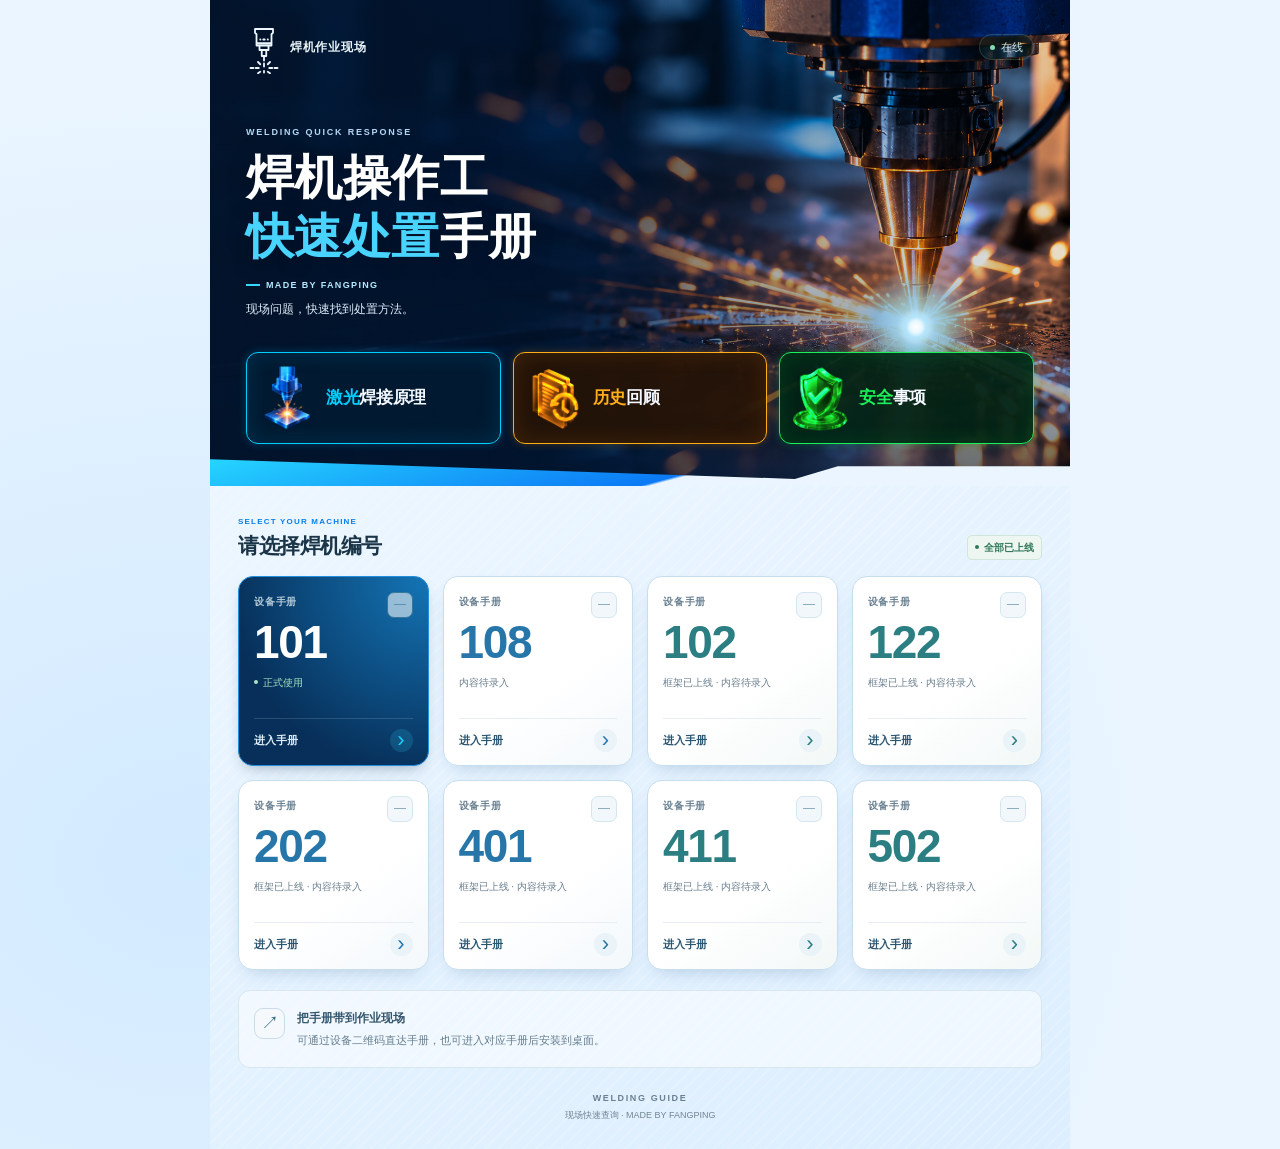
==== index.html @ d21d135f "feat: refine welcome splash with natural welding sparks" ====
<!doctype html>
<html lang="zh-CN">
<head>
  <meta charset="utf-8">
  <meta name="viewport" content="width=device-width, initial-scale=1, viewport-fit=cover">
  <meta name="theme-color" content="#102e46">
  <meta name="description" content="八台焊机操作工快速处置手册统一入口">
  <link rel="manifest" href="./manifest.json">
  <link rel="icon" href="./assets/icons/icon.svg" type="image/svg+xml">
  <link rel="stylesheet" href="./css/style.css?v=14-blue-light">
  <link rel="stylesheet" href="./css/topic-cards.css?v=28-clean">
  <link rel="stylesheet" href="./css/mobile-header.css?v=1">
  <title>焊机操作工快速处置手册</title>
  <link rel="stylesheet" href="./css/updates.css?v=23">
  <!-- Splash-only additions; the existing homepage below is unchanged. -->
  <style>
    .welcome-splash{position:fixed;inset:0;z-index:2147483000;height:100vh;height:100dvh;background:#02060e;color:#edf5ff;animation:splash-emergency-exit .01s 4.8s forwards}
    @keyframes splash-emergency-exit{to{opacity:0;visibility:hidden;pointer-events:none}}
  </style>
  <link rel="stylesheet" href="./css/splash.css?v=10">
  <script src="./js/splash.js?v=2" defer></script>
  <script src="./js/splash-sparks.js?v=1" defer></script>
  <noscript><style>.welcome-splash{display:none}</style></noscript>
</head>
<body>
  <div class="welcome-splash" id="welcome-splash" aria-hidden="true">
    <canvas class="welcome-splash__particles" id="welcome-sparks"></canvas>
    <div class="welcome-splash__message">
      <p class="welcome-splash__team" aria-label="冷轧焊接管理组"><span style="--heat-delay:.30s">冷</span><span style="--heat-delay:.44s">轧</span><span style="--heat-delay:.58s">焊</span><span style="--heat-delay:.72s">接</span><span style="--heat-delay:.86s">管</span><span style="--heat-delay:1s">理</span><span style="--heat-delay:1.14s">组</span></p>
      <p class="welcome-splash__title" aria-label="欢迎您"><span style="--heat-delay:.43s">欢</span><span style="--heat-delay:.72s">迎</span><span style="--heat-delay:1.01s">您</span></p>
      <div class="welcome-splash__seam">
        <span class="welcome-splash__bead"></span>

        <span class="welcome-splash__travel"><i class="welcome-splash__head"></i></span>
      </div>
      <p class="welcome-splash__sub">精密焊接</p>
    </div>
    <div class="welcome-splash__countdown">
      <div class="welcome-splash__dial">
        <svg viewBox="0 0 64 64" focusable="false"><circle class="welcome-splash__track" cx="32" cy="32" r="29"/><circle class="welcome-splash__progress" cx="32" cy="32" r="29" pathLength="100"/></svg>
        <span id="welcome-splash-number">3</span>
      </div>
      <p>即将进入手册…</p>
    </div>
  </div>
  <a class="skip-link" href="#device-grid">跳到设备列表</a>
  <div class="app-shell">
    <header class="hero">
      <div class="hero__status">
        <span class="site-brand"><span class="brand-mark" aria-hidden="true"><img src="./assets/icons/welding-head.svg" alt=""></span> 焊机作业现场</span>
        <span id="network-status" role="status">在线</span>
      </div>
      <img class="hero__illustration" src="./assets/welding-hero.png" alt="" aria-hidden="true" fetchpriority="high">
      <div class="welding-fx" aria-hidden="true" hidden>
        <i class="welding-fx__halo"></i><i class="welding-fx__glow"></i><i class="welding-fx__core"></i>
        <b class="welding-fx__spark" style="--dx: 52px; --dy: -18px; --angle: -19deg; --delay: -.4s"></b>
        <b class="welding-fx__spark" style="--dx: 42px; --dy: 28px; --angle: 34deg; --delay: -1.5s"></b>
        <b class="welding-fx__spark" style="--dx: -58px; --dy: -12px; --angle: 12deg; --delay: -.9s"></b>
        <b class="welding-fx__spark" style="--dx: -40px; --dy: 30px; --angle: -37deg; --delay: -2.1s"></b>
        <b class="welding-fx__spark" style="--dx: 20px; --dy: 44px; --angle: 66deg; --delay: -2.8s"></b>
        <b class="welding-fx__spark" style="--dx: -26px; --dy: -32px; --angle: 51deg; --delay: -3.2s"></b>
      </div>
      <p class="eyebrow">WELDING QUICK RESPONSE</p>
      <h1><span>焊机操作工</span><span class="title-response">快速处置</span><span class="title-manual">手册</span></h1>
      <p class="maker">MADE BY FANGPING</p>
      <p class="hero__copy">现场问题，快速找到处置方法。</p>
      <button id="install-button" class="install-button" type="button" hidden>安装到桌面</button>
      <div class="hero__features" aria-label="专题栏目">
        <a class="hero-feature" href="./pages/laser-principles.html" aria-label="激光焊接原理">
          <img class="topic-art" src="./assets/images/topics/principle-3d.png" alt="" aria-hidden="true">
          <div class="feature-copy"><strong><em>激光</em>焊接原理</strong></div>
        </a>
        <a class="hero-feature" href="./pages/history.html" aria-label="历史回顾">
          <img class="topic-art" src="./assets/images/topics/history-3d.png" alt="" aria-hidden="true">
          <div class="feature-copy"><strong><em>历史</em>回顾</strong></div>
        </a>
        <a class="hero-feature" href="./pages/safety.html" aria-label="安全事项">
          <img class="topic-art" src="./assets/images/topics/safety-3d.png" alt="" aria-hidden="true">
          <div class="feature-copy"><strong><em>安全</em>事项</strong></div>
        </a>
      </div>
    </header>

    <main>
      <section class="device-panel" aria-labelledby="device-title">
        <div class="section-heading">
          <div>
            <p class="section-kicker">SELECT YOUR MACHINE</p>
            <h2 id="device-title">请选择焊机编号</h2>
          </div>
          <span class="availability"><i aria-hidden="true"></i> 全部已上线</span>
        </div>

        <div id="device-grid" class="device-grid">
          <a class="device-card device-card--ready" href="https://boxsteerr-pixel.github.io/welding-guide/" aria-label="进入101焊机正式手册">
            <span class="device-card__number">101</span>
            <span class="device-card__state">正式使用</span>
            <span class="device-card__action">进入手册 <span aria-hidden="true">›</span></span>
          </a>
          <a class="device-card device-card--ready" href="https://boxsteerr-pixel.github.io/welding-guide-108/" aria-label="进入108焊机手册">
            <span class="device-card__number">108</span>
            <span class="device-card__state">内容待录入</span>
            <span class="device-card__action">进入手册 <span aria-hidden="true">›</span></span>
          </a>
          <a class="device-card device-card--ready" href="https://boxsteerr-pixel.github.io/welding-guide-102/" aria-label="进入102焊机手册框架">
            <span class="device-card__number">102</span>
            <span class="device-card__state">框架已上线 · 内容待录入</span>
            <span class="device-card__action">进入手册 <span aria-hidden="true">›</span></span>
          </a>
          <a class="device-card device-card--ready" href="https://boxsteerr-pixel.github.io/welding-guide-122/" aria-label="进入122焊机手册框架">
            <span class="device-card__number">122</span>
            <span class="device-card__state">框架已上线 · 内容待录入</span>
            <span class="device-card__action">进入手册 <span aria-hidden="true">›</span></span>
          </a>
          <a class="device-card device-card--ready" href="https://boxsteerr-pixel.github.io/welding-guide-202/" aria-label="进入202焊机手册框架">
            <span class="device-card__number">202</span>
            <span class="device-card__state">框架已上线 · 内容待录入</span>
            <span class="device-card__action">进入手册 <span aria-hidden="true">›</span></span>
          </a>
          <a class="device-card device-card--ready" href="https://boxsteerr-pixel.github.io/welding-guide-401/" aria-label="进入401焊机手册框架">
            <span class="device-card__number">401</span>
            <span class="device-card__state">框架已上线 · 内容待录入</span>
            <span class="device-card__action">进入手册 <span aria-hidden="true">›</span></span>
          </a>
          <a class="device-card device-card--ready" href="https://boxsteerr-pixel.github.io/welding-guide-411/" aria-label="进入411焊机手册框架">
            <span class="device-card__number">411</span>
            <span class="device-card__state">框架已上线 · 内容待录入</span>
            <span class="device-card__action">进入手册 <span aria-hidden="true">›</span></span>
          </a>
          <a class="device-card device-card--ready" href="https://boxsteerr-pixel.github.io/welding-guide-502/" aria-label="进入502焊机手册框架">
            <span class="device-card__number">502</span>
            <span class="device-card__state">框架已上线 · 内容待录入</span>
            <span class="device-card__action">进入手册 <span aria-hidden="true">›</span></span>
          </a>
        </div>
      </section>

      <aside class="site-note" aria-label="使用说明">
        <span class="site-note__icon" aria-hidden="true">↗</span>
        <p><strong>把手册带到作业现场</strong><br>可通过设备二维码直达手册，也可进入对应手册后安装到桌面。</p>
      </aside>
    </main>

    <footer><span>WELDING GUIDE</span><span>现场快速查询 · MADE BY FANGPING</span></footer>
  </div>
  <script src="./js/app.js?v=21-aligned" defer></script>
  <script src="./js/update-state.js?v=29" defer></script>
  <script src="./js/updates.js?v=29" defer></script>
</body>
</html>
---- css/style.css ----
:root {
  color-scheme: light;
  --navy: #102e46;
  --ink: #1a3548;
  --muted: #627989;
  --line: #dde6ec;
  --background: #f3f6f8;
  --blue: #19669e;
  --orange: #ffb45a;
}
* { box-sizing: border-box; }
html { min-width: 320px; background: var(--background); }
body {
  margin: 0;
  color: var(--ink);
  background: var(--background);
  font-family: -apple-system, BlinkMacSystemFont, "Segoe UI", "Microsoft YaHei", sans-serif;
  line-height: 1.5;
  -webkit-font-smoothing: antialiased;
}
a, button { -webkit-tap-highlight-color: transparent; }
button { font: inherit; cursor: pointer; }
[hidden] { display: none !important; }
.skip-link { position: fixed; left: 12px; top: -60px; z-index: 20; padding: 10px 14px; color: #fff; background: var(--navy); border-radius: 8px; }
.skip-link:focus { top: 12px; }
.app-shell { width: min(860px, 100%); min-height: 100vh; margin: 0 auto; padding: 0 18px 18px; }
.hero {
  position: relative;
  isolation: isolate;
  overflow: hidden;
  margin: 0 -18px;
  padding: calc(20px + env(safe-area-inset-top)) 24px 0;
  color: #fff;
  background: radial-gradient(ellipse at 100% 50%, #215571 0%, transparent 58%), linear-gradient(125deg, #102738, #123d58);
}
.hero::before {
  content: "";
  position: absolute;
  z-index: -1;
  width: 220px;
  height: 220px;
  right: -80px;
  top: 0;
  border: 1px solid rgba(135,193,218,.16);
  border-radius: 50%;
  box-shadow: 0 0 0 40px rgba(135,193,218,.025), 0 0 0 80px rgba(135,193,218,.025);
}
.hero__status { position: relative; z-index: 2; display: flex; justify-content: space-between; align-items: center; gap: 12px; font-size: 12px; }
.site-brand { display: flex; align-items: center; gap: 8px; font-weight: 700; letter-spacing: .06em; color: #e9f3f8; }
.brand-mark { width: 27px; height: 27px; display: grid; place-items: center; border: 1px solid rgba(255,180,90,.5); border-radius: 7px; background: rgba(255,180,90,.08); color: var(--orange); font-size: 24px; font-weight: 800; line-height: 1; }
#network-status { padding: 4px 10px; color: #d0e7dc; border: 1px solid rgba(155,217,184,.18); border-radius: 99px; background: rgba(112,207,159,.07); font-size: 11px; }
#network-status::before { content: ""; display: inline-block; width: 5px; height: 5px; margin-right: 6px; vertical-align: 1px; border-radius: 50%; background: #83ddae; }
#network-status.offline { color: #ffe1b1; border-color: rgba(255,180,90,.3); }
#network-status.offline::before { background: var(--orange); }
.hero__illustration { position: absolute; z-index: -1; right: -48px; top: 48px; width: 265px; height: auto; opacity: .48; pointer-events: none; }
.eyebrow { margin: 28px 0 8px; color: #98bdcf; font-size: 9px; font-weight: 700; letter-spacing: .2em; }
h1 { position: relative; margin: 0; font-size: clamp(29px, 8.1vw, 42px); font-weight: 800; letter-spacing: .01em; line-height: 1.23; }
h1 > span:first-child { display: block; }
.title-dot { color: var(--orange); margin-left: 3px; }
.maker { position: relative; display: inline-flex; align-items: center; gap: 6px; margin: 13px 0 0; color: #ffca87; font-size: 9px; font-weight: 700; letter-spacing: .15em; }
.maker::before { content: ""; width: 14px; height: 2px; background: var(--orange); }
.hero__copy { position: relative; margin: 7px 0 0; color: #b7cdd9; font-size: 12px; }
.install-button { position: relative; min-height: 44px; margin-top: 14px; padding: 0 16px; border: 1px solid rgba(255,180,90,.6); border-radius: 8px; color: #ffdaa5; background: rgba(255,180,90,.08); font-size: 12px; font-weight: 700; }
.hero__features { position: relative; display: grid; grid-template-columns: 1fr 1fr 1fr; gap: 8px; margin-top: 24px; padding: 15px 0 16px; border-top: 1px solid rgba(190,222,237,.14); }
.hero__features span { display: flex; align-items: center; gap: 6px; color: #b8cdd9; font-size: 10px; white-space: nowrap; }
.hero__features span + span { justify-content: center; border-left: 1px solid rgba(190,222,237,.14); }
.hero__features b { color: var(--orange); font-size: 13px; font-weight: 700; }
.device-panel { padding: 27px 0 0; }
.section-heading { display: flex; gap: 8px; align-items: flex-end; justify-content: space-between; margin-bottom: 16px; }
.section-kicker { margin: 0 0 4px; color: #728998; font-size: 8px; font-weight: 800; letter-spacing: .15em; }
h2 { margin: 0; font-size: 21px; line-height: 1.3; letter-spacing: -.02em; }
.availability { flex: 0 0 auto; display: inline-flex; align-items: center; gap: 5px; padding: 4px 7px; color: #317859; border: 1px solid #d0e6da; border-radius: 5px; background: #edf6f1; font-size: 10px; font-weight: 600; }
.availability i { width: 4px; height: 4px; border-radius: 50%; background: currentColor; }
.device-grid { display: grid; grid-template-columns: repeat(2, minmax(0, 1fr)); gap: 12px; }
.device-card {
  --accent: #2676aa;
  position: relative;
  min-height: 181px;
  display: flex;
  flex-direction: column;
  overflow: hidden;
  padding: 17px 15px 13px;
  border: 1px solid #dbe5ed;
  border-radius: 15px;
  background: linear-gradient(145deg, #fff 56%, #f3f8fb);
  color: var(--ink);
  text-decoration: none;
  box-shadow: 0 3px 6px rgba(17,46,66,.025), 0 9px 22px -15px rgba(17,46,66,.19);
  transition: transform .18s ease, box-shadow .18s ease, border-color .18s ease;
}
.device-card::before { content: "设备手册"; position: relative; z-index: 1; margin-bottom: 10px; color: #687f90; font-size: 10px; font-weight: 600; letter-spacing: .08em; }
.device-card::after {
  content: "";
  position: absolute;
  right: 15px;
  top: 15px;
  width: 24px;
  height: 24px;
  border: 1px solid #d4e6ef;
  border-radius: 7px;
  background: linear-gradient(90deg, transparent 30%, #8caebe 30% 35%, transparent 35% 65%, #8caebe 65% 70%, transparent 70%) center/12px 8px no-repeat, linear-gradient(#8caebe, #8caebe) center/12px 1px no-repeat, #f1f7fa;
}
.device-card:nth-child(4n+3), .device-card:nth-child(4n+4) { --accent: #2b7e81; background: linear-gradient(145deg, #fff 56%, #f2f8f7); }
.device-card__number { position: relative; z-index: 1; color: var(--accent); font-size: clamp(37px, 11vw, 48px); font-weight: 800; line-height: 1; letter-spacing: -.03em; font-variant-numeric: tabular-nums; }
.device-card__state { position: relative; z-index: 1; min-height: 34px; display: flex; align-items: flex-start; margin-top: 10px; color: #6a7e8d; font-size: 10px; line-height: 1.5; font-weight: 500; }
.device-card__action { position: relative; z-index: 1; display: flex; align-items: center; justify-content: space-between; gap: 8px; margin-top: auto; padding-top: 10px; border-top: 1px solid #e7edf2; color: #2b5672; font-size: 11px; font-weight: 700; }
.device-card__action span { width: 23px; height: 23px; display: grid; place-items: center; color: var(--accent); background: #eaf3f8; border-radius: 50%; font-size: 22px; font-weight: 400; line-height: 1; }
.device-card:first-child {
  border-color: #1c4b68;
  background: radial-gradient(circle at 100% 0, #285b77, transparent 65%), #14364e;
  box-shadow: 0 7px 16px -7px rgba(17,46,66,.4);
}
.device-card:first-child::before { color: #b4cbd8; }
.device-card:first-child::after { border-color: #528095; opacity: .6; }
.device-card:first-child .device-card__number { color: #fff; }
.device-card:first-child .device-card__state { color: #a9e7c4; }
.device-card:first-child .device-card__state::before { content: ""; flex: 0 0 4px; width: 4px; height: 4px; margin: 5px 5px 0 0; border-radius: 50%; background: #a9e7c4; }
.device-card:first-child .device-card__action { border-color: rgba(179,211,229,.18); color: #dcecf6; }
.device-card:first-child .device-card__action span { color: #ffca87; background: rgba(255,180,90,.12); }
.device-card:focus-visible, button:focus-visible { outline: 3px solid #ec9638; outline-offset: 3px; }
.device-card:active { transform: scale(.98); }
.site-note { display: flex; gap: 12px; margin: 20px 0 0; padding: 17px 15px; border: 1px solid #d9e6ed; border-radius: 12px; background: #eaf1f5; }
.site-note__icon { width: 31px; height: 31px; flex: 0 0 31px; display: grid; place-items: center; color: #39718d; border: 1px solid #c8dce7; border-radius: 9px; background: #f5f9fb; font-size: 18px; }
.site-note p { margin: 0; color: #657d8e; font-size: 11px; line-height: 1.7; }
.site-note strong { display: inline-block; margin-bottom: 3px; color: #34566d; font-size: 12px; }
footer { display: flex; flex-direction: column; gap: 4px; align-items: center; padding: 24px 0 calc(8px + env(safe-area-inset-bottom)); color: #728594; font-size: 9px; }
footer span:first-child { color: #6b8090; font-size: 9px; font-weight: 800; letter-spacing: .18em; }
@media (hover: hover) {
  .device-card:hover { transform: translateY(-3px); border-color: #aac9da; box-shadow: 0 12px 22px -12px rgba(17,46,66,.3); }
}
@media (max-width: 359px) {
  .app-shell { padding-left: 14px; padding-right: 14px; }
  .hero { margin-left: -14px; margin-right: -14px; padding-left: 20px; padding-right: 20px; }
  .device-grid { gap: 10px; }
  .device-card { padding-left: 12px; padding-right: 12px; }
  .device-card::after { right: 12px; }
  .availability { font-size: 9px; }
}
@media (min-width: 620px) {
  .app-shell { padding-left: 28px; padding-right: 28px; }
  .hero { margin-left: -28px; margin-right: -28px; padding: 26px 36px 0; border-radius: 0 0 24px 24px; }
  .hero__illustration { top: 38px; right: -10px; width: 365px; opacity: .6; }
  .eyebrow { margin-top: 35px; }
  h1 { font-size: 42px; }
  .hero__features { margin-top: 28px; padding: 18px 0; width: 100%; }
  .hero__features span { font-size: 12px; }
  .hero__features b { font-size: 16px; }
  .device-panel { padding-top: 30px; }
  .device-grid { grid-template-columns: repeat(4, minmax(0, 1fr)); gap: 14px; }
  .device-card { min-height: 190px; }
  .device-card__number { font-size: 46px; }
  .device-card__state { min-height: 39px; }
}
@media (prefers-reduced-motion: reduce) {
  *, *::before, *::after { scroll-behavior: auto !important; transition: none !important; }
}

/* Photographic welding backdrop; all controls remain accessible HTML. */
:root { --background: #eaf5ff; --orange: #35d6ff; }
body {
  background: radial-gradient(ellipse at 15% 75%, #d2eaff, transparent 65%), #eaf5ff;
}
.app-shell {
  background: repeating-linear-gradient(135deg, transparent 0 7px, rgba(255,255,255,.16) 7px 9px), linear-gradient(155deg, #f3faff, #dceeff);
}
.hero { min-height: 420px; padding-bottom: 34px; background: #061c36; border-radius: 0; }
.hero__illustration { z-index: -2; inset: 0; width: 100%; height: 100%; object-fit: cover; object-position: 82% center; opacity: 1; }
.hero::before { inset: 0; width: auto; height: auto; border: 0; border-radius: 0; box-shadow: none; background: linear-gradient(90deg, rgba(2,20,43,.88), rgba(2,20,43,.42) 55%, rgba(2,20,43,.08)), linear-gradient(0deg, rgba(2,20,43,.55), transparent 45%); }
.hero::after { content: ""; position: absolute; left: 0; right: 0; bottom: -1px; height: 28px; background: linear-gradient(165deg, #26d5ff, #0b79f5 55%, #eaf5ff 56%); clip-path: polygon(0 0, 68% 70%, 73% 25%, 100% 25%, 100% 100%, 0 100%); }
.brand-mark { border-color: rgba(53,214,255,.5); background: rgba(0,133,255,.18); }
.eyebrow { margin-top: 54px; color: #b4d6f3; }
h1 { text-shadow: 0 2px 18px rgba(0,12,32,.5); color: #48d4ff; }
h1 > span:first-child { color: white; }
.maker { color: #b6eaff; }
.hero__copy { color: #e0ecfa; }
.hero__features { margin-top: 32px; padding: 0; border: 0; gap: 8px; }
.hero__features span { justify-content: center; min-height: 54px; padding: 8px 4px; border: 1px solid rgba(138,201,255,.28); border-radius: 9px; background: rgba(2,32,70,.65); color: #e5f2ff; }
.hero__features span + span { border-left: 1px solid rgba(138,201,255,.28); }
.section-kicker { color: #087fea; }
.device-card { border-color: #c7deef; box-shadow: 0 8px 20px -10px rgba(13,72,123,.3); }
.device-card:first-child { background: radial-gradient(circle at 100% 0, #1475b6, transparent 75%), #072f59; border-color: #218ee0; }
.device-card:first-child .device-card__action span { color: #20ccff; background: rgba(53,214,255,.16); }
.site-note { background: rgba(255,255,255,.5); }
.welding-fx { position: absolute; z-index: -1; width: 0; height: 0; pointer-events: none; }
.welding-fx__halo, .welding-fx__glow, .welding-fx__core { position: absolute; border-radius: 50%; animation: welding-glow 2.8s ease-in-out infinite; }
.welding-fx__halo { width: 154px; height: 110px; left: -77px; top: -55px; background: radial-gradient(ellipse, rgba(126,211,255,.4), rgba(83,178,255,.18) 42%, transparent 72%); animation-delay: -.4s; }
.welding-fx__glow { width: 116px; height: 116px; left: -58px; top: -58px; background: radial-gradient(circle, rgba(235,249,255,.95), rgba(158,222,255,.58) 24%, rgba(89,184,255,.25) 50%, transparent 72%); }
.welding-fx__core { width: 34px; height: 34px; left: -17px; top: -17px; background: radial-gradient(circle, #fff, #e8f7ff 25%, rgba(173,230,255,.7) 42%, transparent 72%); animation-delay: -.2s; }
.welding-fx__spark { position: absolute; width: 22px; height: 2px; left: -11px; top: -1px; opacity: 0; border-radius: 50%; background: linear-gradient(90deg, transparent, #a5dfff, #effbff); box-shadow: 0 0 5px rgba(136,211,255,.6); animation: welding-spark 2.8s ease-out infinite; animation-delay: var(--delay); }
.effects-paused .welding-fx * { animation-play-state: paused; }
@keyframes welding-glow { 0%, 100% { opacity: .42; transform: scale(.84); } 35% { opacity: .95; transform: scale(1.13); } 65% { opacity: .6; transform: scale(.96); } }
@keyframes welding-spark { 0%, 12% { opacity: 0; transform: translate(0, 0) rotate(var(--angle)) scaleX(.3); } 25% { opacity: .95; } 65%, 100% { opacity: 0; transform: translate(calc(var(--dx) * 1.45), calc(var(--dy) * 1.45)) rotate(var(--angle)) scaleX(.8); } }
@media (prefers-reduced-motion: reduce) {
  .welding-fx * { animation: none !important; }
  .welding-fx__halo, .welding-fx__glow, .welding-fx__core { opacity: .2; }
  .welding-fx__spark { display: none; }
}
.brand-mark { width: 36px; height: 42px; border: 0; border-radius: 0; background: none; }
.brand-mark img { display: block; width: 100%; height: 100%; }
.hero-feature { display: flex; align-items: center; justify-content: center; gap: 6px; min-width: 0; min-height: 74px; padding: 8px 5px; border: 1px solid rgba(138,201,255,.28); border-radius: 10px; background: rgba(2,32,70,.65); }
.feature-icon { flex: 0 0 30px; width: 30px; height: 30px; display: grid; place-items: center; border-radius: 50%; background: radial-gradient(circle at 35% 25%, #095999, #073471 70%); box-shadow: 0 0 14px rgba(0,136,255,.12); }
.feature-icon--target { background: radial-gradient(circle at 35% 25%, #00637b, #043c58 70%); }
.feature-icon img { display: block; width: 24px; height: 24px; }
.feature-copy { display: flex; flex-direction: column; align-items: center; gap: 3px; text-align: center; }
.feature-copy strong { display: flex; align-items: center; max-width: 4em; min-height: 2.6em; line-height: 1.3; color: #eef6ff; font-size: 11px; font-weight: 600; }
.feature-copy small { color: #a9c6e4; font-size: 9px; }
@media (max-width: 359px) {
  .hero-feature { flex-direction: column; gap: 7px; min-height: 97px; }
  .feature-copy { text-align: center; }
}
@media (max-width: 619px) {
  .hero-feature { flex-direction: column; gap: 7px; min-height: 118px; }
  /* Fit the entire landscape photo: cover would crop the spark fan on phones. */
  .hero { min-height: 400px; padding-top: calc(18px + env(safe-area-inset-top)); }
  .hero__illustration { inset: 82px 0 auto; width: 100%; height: auto; aspect-ratio: 3 / 2; object-fit: contain; object-position: center; }
  .hero::before { background: linear-gradient(90deg, rgba(2,20,43,.65), rgba(2,20,43,.28) 48%, transparent 72%), linear-gradient(180deg, #061c36 64px, transparent 108px, transparent 300px, rgba(6,28,54,.65) 365px); }
  .hero__status { padding: 5px 0 12px; border-bottom: 1px solid rgba(188,218,255,.16); }
  .eyebrow { margin-top: 28px; font-size: 8px; letter-spacing: .15em; }
  h1 { max-width: 68%; font-size: clamp(30px, 8.5vw, 40px); line-height: 1.2; }
  .title-response, .title-manual { display: block; }
  .title-manual { color: #fff; }
  .maker { margin-top: 12px; }
  .hero__copy { max-width: 72%; font-size: 11px; text-shadow: 0 1px 8px #00152d; }
  .install-button { margin-top: 12px; border-color: rgba(53,214,255,.55); background: rgba(2,25,52,.78); color: #d9f5ff; }
  .hero__features { margin-top: 28px; }
}
@media (min-width: 620px) {
  .hero { min-height: 450px; padding-bottom: 42px; }
  .hero__illustration { inset: 0; width: 100%; height: 100%; opacity: 1; object-position: center; }
  .eyebrow { margin-top: 58px; }
  h1 { font-size: 48px; }
  .title-manual { color: #fff; }
  .hero__features { max-width: 620px; margin-top: 34px; padding: 0; }
  .hero__features span { min-height: 65px; }
  .hero-feature { min-height: 82px; gap: 10px; padding: 12px 9px; }
  .feature-icon { flex-basis: 44px; width: 44px; height: 44px; }
  .feature-icon img { width: 34px; height: 34px; }
  .feature-copy strong { font-size: 14px; }
  .feature-copy small { font-size: 11px; }
}

/* Topic entrances: aligned icon, readable wrapping and a visible link affordance. */
.hero-feature { position: relative; text-decoration: none; transition: background .18s ease, border-color .18s ease; }
.hero-feature:hover { background: rgba(7,64,112,.86); border-color: #49c5ec; }
.hero-feature:focus-visible { outline: 3px solid #48d4ff; outline-offset: 3px; }
.hero-feature::after { content: "›"; position: absolute; top: 7px; right: 9px; color: #79bddc; font-size: 15px; }
.feature-copy strong { display: block; max-width: none; min-height: 0; }
@media (max-width: 619px) {
  .hero-feature { min-height: 116px; gap: 9px; padding: 13px 5px 11px; }
  .feature-icon { width: 36px; height: 36px; flex-basis: 36px; }
  .feature-icon img { width: 28px; height: 28px; }
  .feature-copy { width: 100%; gap: 4px; }
  .feature-copy strong { font-size: 12px; min-height: 2.6em; display: flex; align-items: center; justify-content: center; }
  .hero-feature:first-child .feature-copy strong { max-width: 4em; align-self: center; }
  .feature-copy small { font-size: 10px; }
}
@media (min-width: 620px) {
  .hero-feature { min-height: 90px; }
  .hero-feature:first-child .feature-copy strong { max-width: 4em; }
}
---- css/topic-cards.css ----
/* Reference-led topic cards, scoped to Home's three existing entrances. */
.hero__features { grid-template-columns: repeat(3, minmax(0, 1fr)); max-width: none; gap: 8px; }
.hero-feature { display: grid; grid-template-columns: 88px minmax(0, 1fr); grid-template-rows: minmax(92px, 1fr) 22px; align-items: center; gap: 0 10px; min-height: 146px; padding: 12px 13px 10px; border: 1px solid #168add; border-radius: 12px; background: rgba(3,30,65,.92); box-shadow: inset 0 0 22px rgba(10,124,235,.12), 0 5px 14px rgba(0,14,36,.25); overflow: hidden; }
.hero-feature::after { content: none; }
.hero-feature:hover { background: rgba(6,48,94,.97); border-color: #3ad8ff; box-shadow: inset 0 0 28px rgba(10,124,235,.2), 0 0 14px rgba(0,160,255,.18); }
.topic-art { position: relative; grid-column: 1; grid-row: 1; width: 108px; height: 108px; object-fit: contain; justify-self: center; }
.feature-copy { position: relative; grid-column: 2; grid-row: 1; width: auto; gap: 7px; align-items: flex-start; text-align: left; }
.hero-feature .feature-copy strong { display: block; max-width: none; min-height: 0; align-self: auto; font-size: 18px; line-height: 1.3; font-weight: 800; letter-spacing: -.02em; color: #f4f9ff; }
.hero-feature:first-child .feature-copy strong { max-width: none; align-self: auto; }
.feature-copy em { color: var(--accent); font-style: normal; }
@media (max-width: 359px) {
  .hero-feature { grid-template-columns: 68px minmax(0, 1fr); gap: 0 8px; padding-left: 10px; padding-right: 10px; }
  .topic-art { width: 90px; height: 90px; }
  .hero-feature .feature-copy strong { font-size: 16px; }
}
@media (min-width: 700px) {
  .hero__features { grid-template-columns: repeat(3, minmax(0, 1fr)); gap: 12px; }
  .hero-feature { grid-template-columns: 64px minmax(0, 1fr); grid-template-rows: minmax(70px, 1fr); min-height: 92px; padding: 8px; gap: 0 7px; }
  .topic-art { width: 72px; height: 72px; }
  .hero-feature .feature-copy strong { font-size: 15px; }
}
@media (min-width: 820px) { .hero-feature .feature-copy strong { font-size: 17px; } }
@media (prefers-reduced-motion: reduce) { .hero-feature { transition: none; } }

/* Reference palette: blue principle, amber history, green safety. */
.hero-feature { --accent: #00ceff; --glow: 0, 184, 255; --surface: 2, 27, 49; min-width: 0; border-color: var(--accent); background: rgba(var(--surface), .92); box-shadow: inset 0 0 22px rgba(var(--glow), .14), 0 0 9px rgba(var(--glow), .25); }
.hero-feature:nth-child(2) { --accent: #ffae18; --glow: 255, 142, 0; --surface: 37, 19, 6; }
.hero-feature:nth-child(3) { --accent: #1bef59; --glow: 0, 223, 69; --surface: 2, 34, 20; }
.hero-feature:hover { border-color: var(--accent); background: rgba(var(--surface), .98); box-shadow: inset 0 0 28px rgba(var(--glow), .23), 0 0 16px rgba(var(--glow), .4); }
.hero-feature:nth-child(2) .topic-art { filter: sepia(1) saturate(5) hue-rotate(350deg); }
.hero-feature:nth-child(3) .topic-art { filter: sepia(1) saturate(5) hue-rotate(75deg); }
@media (max-width: 699px) {
  .hero-feature { grid-template-columns: minmax(0, 1fr); grid-template-rows: 44px 38px; justify-items: center; gap: 2px 0; min-height: 100px; padding: 6px 7px; }
  .topic-art { grid-column: 1; grid-row: 1; width: 64px; max-width: 100%; height: 56px; }
  .feature-copy { grid-column: 1; grid-row: 2; width: 100%; gap: 3px; align-items: center; text-align: center; }
  .hero-feature .feature-copy strong { min-height: 32px; font-size: 13px; }
  .hero-feature:first-child .feature-copy strong { max-width: 4em; align-self: center; }
}
@media (max-width: 359px) {
  html { min-width: 0; }
  .hero__features { gap: 6px; }
  .hero-feature { padding: 6px 5px; }
  .hero-feature .feature-copy { padding-right: 0; }
  .hero-feature .feature-copy strong { font-size: 12px; }
}
---- css/mobile-header.css ----
/* Compact browser-mode top inset, while keeping the installed PWA notch-safe. */
@media (max-width:619px) {
  .hero { padding-top:calc(8px + min(env(safe-area-inset-top, 0px), 12px)); }
  .hero__status { padding-top:0; padding-bottom:8px; }
  .eyebrow { margin-top:20px; }
}
@media (max-width:619px) and (display-mode:standalone) {
  .hero { padding-top:calc(8px + env(safe-area-inset-top, 0px)); }
}
---- css/updates.css ----
.device-update-dot { position: absolute; top: 12px; right: 12px; z-index: 3; width: 11px; height: 11px; border: 2px solid #fff; border-radius: 50%; background: #ed3546; box-shadow: 0 1px 5px rgba(165,20,37,.3); pointer-events: none; }
.device-update-dot[hidden] { display: none; }
---- css/splash.css ----
/* Adapted from the supplied welcome.html; no global homepage styles. */
.welcome-splash {
  --splash-bg:#02060e;--splash-bg2:#0356c5;--splash-ink:#edf5ff;
  --splash-steel:#b6cde9;--splash-seam:#285987;
  --splash-hot:#55c9ff;--splash-white:#f4fbff;--splash-cool:#8caeff;
  box-sizing:border-box;overflow:hidden;isolation:isolate;touch-action:none;overscroll-behavior:contain;
  background:linear-gradient(155deg,var(--splash-bg) 0%,#062552 46%,var(--splash-bg2) 100%);
  color:var(--splash-ink);
  font-family:"PingFang SC","HarmonyOS Sans SC","Noto Sans SC","Microsoft YaHei",system-ui,sans-serif;
}
.welcome-splash__particles { position:absolute;inset:0;width:100%;height:100%;pointer-events:none; }
.welcome-splash__message {
  position:absolute;left:calc(7vw + env(safe-area-inset-left,0px));right:calc(7vw + env(safe-area-inset-right,0px));
  max-width:640px;margin-inline:auto;top:calc(50% + env(safe-area-inset-top,0px));transform:translateY(-50%);text-align:left;
}
.welcome-splash__team { margin:0;font-size:clamp(26px,8.6vw,44px);font-weight:800;letter-spacing:.06em;line-height:1.15;white-space:nowrap; }
.welcome-splash__title { margin:.15em 0 0;font-size:clamp(46px,17vw,88px);font-weight:800;letter-spacing:.12em;line-height:1.15;white-space:nowrap; }
.welcome-splash__team span,.welcome-splash__title span {
  display:inline-block;animation:splash-heat .82s var(--heat-delay) cubic-bezier(.2,.7,.2,1) both;
}
.welcome-splash__seam { position:relative;height:2px;margin:clamp(24px,6vh,50px) 0 clamp(14px,3vh,26px);background:var(--splash-seam);border-radius:2px; }
.welcome-splash__bead { position:absolute;inset:-1px 0;height:4px;border-radius:3px;transform-origin:left;background:linear-gradient(90deg,var(--splash-cool),var(--splash-hot) 70%,var(--splash-white));box-shadow:0 0 10px var(--splash-hot);animation:splash-weld-fill 3s linear both; }
.welcome-splash__travel { position:absolute;inset:0;pointer-events:none;animation:splash-weld-travel 3s linear both; }
.welcome-splash__head { position:absolute;width:12px;height:12px;left:-6px;top:-5px;border-radius:50%;background:radial-gradient(circle,#fff 0 30%,var(--splash-white) 45%,var(--splash-hot) 75%,transparent);box-shadow:0 0 16px 5px var(--splash-hot); }
.welcome-splash__sub { margin:0;color:var(--splash-steel);font-size:clamp(12px,3.5vw,15px);letter-spacing:.14em;line-height:1.6;animation:splash-fade-in .55s 1.45s both; }
.welcome-splash__countdown { position:absolute;inset-inline:24px;bottom:calc(7vh + env(safe-area-inset-bottom,0px));bottom:calc(7dvh + env(safe-area-inset-bottom,0px));text-align:center;color:var(--splash-steel); }
.welcome-splash__dial { position:relative;width:48px;height:48px;margin:auto;display:grid;place-items:center;font-size:23px;font-weight:500;font-variant-numeric:tabular-nums; }
.welcome-splash__dial svg { position:absolute;inset:0;width:100%;height:100%;fill:none;stroke-width:1.4;transform:rotate(-90deg); }
.welcome-splash__track { stroke:var(--splash-seam);opacity:.55; }
.welcome-splash__progress { stroke:var(--splash-hot);stroke-dasharray:100;stroke-dashoffset:0;stroke-linecap:round;animation:splash-ring 3s linear both; }
.welcome-splash__countdown p { font-size:12px;letter-spacing:.1em;opacity:.8;margin:10px 0 0; }
.welcome-splash--leaving { opacity:0;pointer-events:none;transition:opacity .5s ease; }
@keyframes splash-fade-in { from{opacity:0} to{opacity:1} }
@keyframes splash-heat {
  0% { opacity:0;transform:translateY(10px);filter:blur(6px);color:var(--splash-white);text-shadow:0 0 0 transparent; }
  18% { opacity:1;transform:translateY(0);filter:blur(0);color:var(--splash-white);text-shadow:0 0 18px var(--splash-hot),0 0 40px var(--splash-hot); }
  50% { color:var(--splash-hot);text-shadow:0 0 12px var(--splash-hot); }
  75% { color:var(--splash-cool);text-shadow:0 0 6px var(--splash-cool); }
  100% { opacity:1;transform:translateY(0);filter:blur(0);color:var(--splash-ink);text-shadow:0 0 0 transparent; }
}
@keyframes splash-weld-fill { from{transform:scaleX(0);opacity:0} 5%{opacity:1} to{transform:scaleX(1);opacity:1} }
@keyframes splash-weld-travel { from{transform:translateX(0);opacity:1} to{transform:translateX(100%);opacity:1} }
@keyframes splash-ring { to{stroke-dashoffset:100} }
@media (max-height:500px) {
  .welcome-splash__message { top:45%; }
  .welcome-splash__team { font-size:26px; }
  .welcome-splash__title { font-size:52px; }
  .welcome-splash__seam { margin:18px 0 12px; }
  .welcome-splash__sub { font-size:12px; }
  .welcome-splash__countdown { bottom:calc(12px + env(safe-area-inset-bottom,0px)); }
  .welcome-splash__dial { width:34px;height:34px;font-size:18px; }
  .welcome-splash__countdown p { margin-top:5px; }
}
@media (prefers-reduced-motion:reduce) {
  .welcome-splash__team span,.welcome-splash__title span,.welcome-splash__sub { animation:splash-fade-in .4s both;color:var(--splash-ink);transform:none;filter:none;text-shadow:none; }
  .welcome-splash__travel { display:none;animation:none; }
  .welcome-splash__particles { display:none; }
  .welcome-splash__bead,.welcome-splash__progress { animation:none; }
  .welcome-splash__bead { transform:scaleX(1); }
}
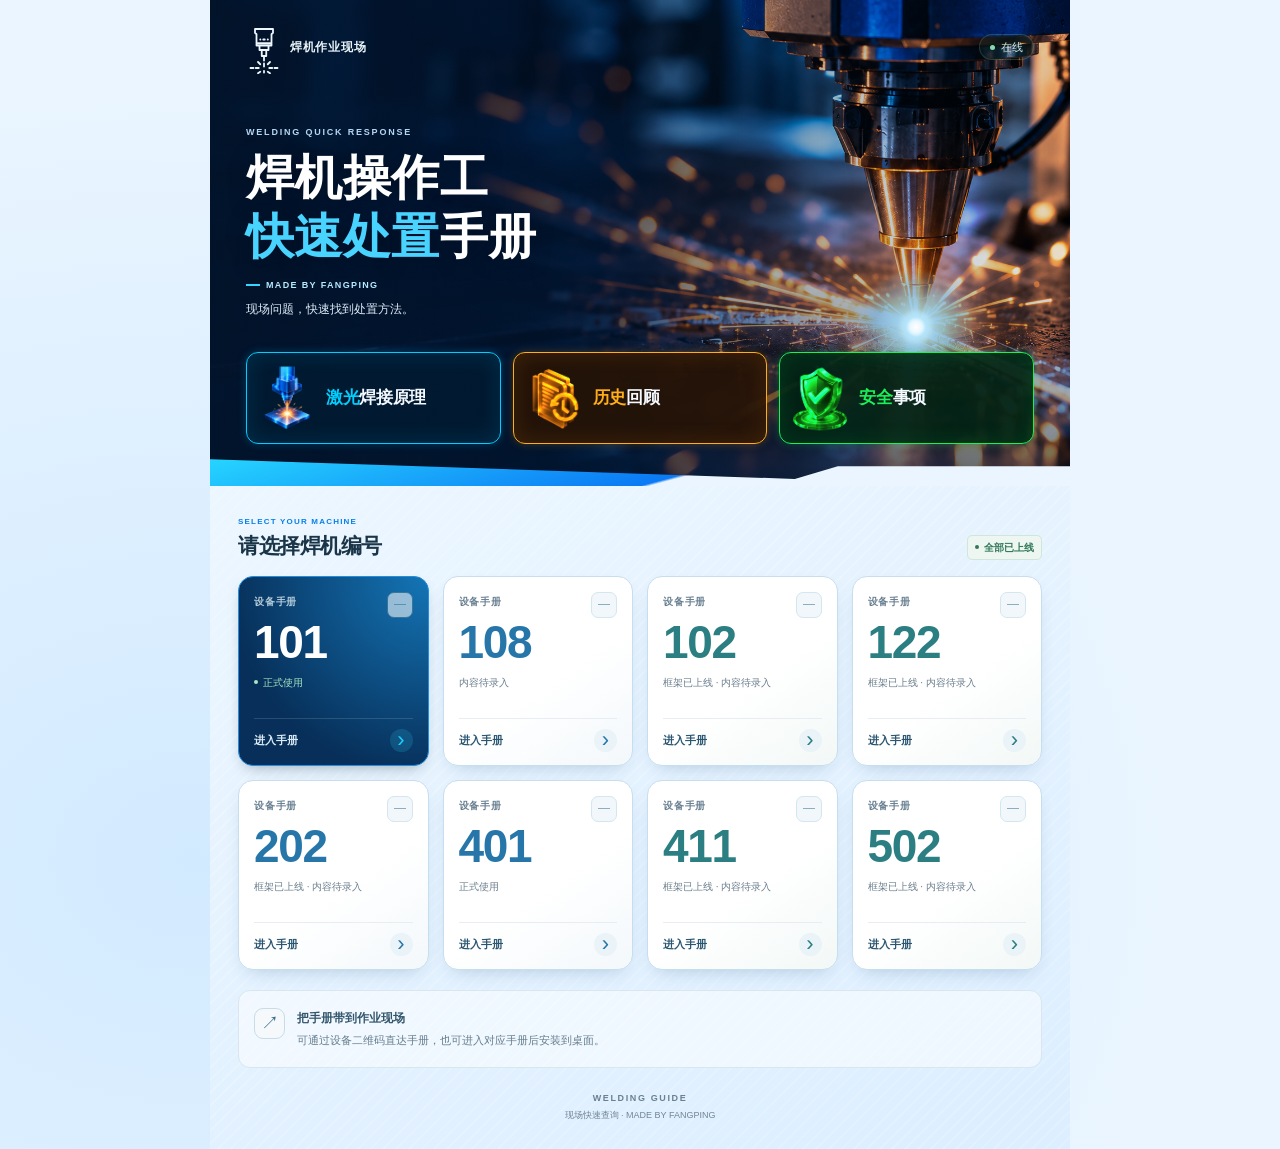
==== commit 5908b7ef: "Mark 401 manual ready for use" ====
--- a/index.html
+++ b/index.html
@@ -13,12 +13,32 @@
   <title>焊机操作工快速处置手册</title>
   <link rel="stylesheet" href="./css/updates.css?v=23">
   <!-- Splash-only additions; the existing homepage below is unchanged. -->
+  <script>
+    // Same-origin manual/Home topic returns bypass the splash before first paint.
+    (function () {
+      try {
+        const navigation = performance.getEntriesByType('navigation')[0];
+        if (navigation && navigation.type === 'reload') return;
+        if (!document.referrer) return;
+        const from = new URL(document.referrer);
+        const here = new URL(location.href);
+        const parent = here.pathname.slice(0, here.pathname.indexOf('/welding-guide-home/') + 1);
+        const manual = /^(?:welding-guide|welding-guide-(?:108|102|122|202|401|411|502))\/(?:index\.html)?$/;
+        const topic = /^welding-guide-home\/pages\/(?:laser-principles|history|safety)\.html$/;
+        const relative = from.pathname.slice(parent.length);
+        if (from.origin === here.origin && from.pathname.startsWith(parent) && (manual.test(relative) || topic.test(relative))) {
+          document.documentElement.classList.add('skip-welcome');
+        }
+      } catch (_) { /* Missing referrer or browser API: keep normal startup. */ }
+    })();
+  </script>
   <style>
+    .skip-welcome .welcome-splash{display:none}
     .welcome-splash{position:fixed;inset:0;z-index:2147483000;height:100vh;height:100dvh;background:#02060e;color:#edf5ff;animation:splash-emergency-exit .01s 4.8s forwards}
     @keyframes splash-emergency-exit{to{opacity:0;visibility:hidden;pointer-events:none}}
   </style>
   <link rel="stylesheet" href="./css/splash.css?v=10">
-  <script src="./js/splash.js?v=2" defer></script>
+  <script src="./js/splash.js?v=3" defer></script>
   <script src="./js/splash-sparks.js?v=1" defer></script>
   <noscript><style>.welcome-splash{display:none}</style></noscript>
 </head>
@@ -117,9 +137,9 @@
             <span class="device-card__state">框架已上线 · 内容待录入</span>
             <span class="device-card__action">进入手册 <span aria-hidden="true">›</span></span>
           </a>
-          <a class="device-card device-card--ready" href="https://boxsteerr-pixel.github.io/welding-guide-401/" aria-label="进入401焊机手册框架">
+          <a class="device-card device-card--ready" href="https://boxsteerr-pixel.github.io/welding-guide-401/" aria-label="进入401焊机正式手册">
             <span class="device-card__number">401</span>
-            <span class="device-card__state">框架已上线 · 内容待录入</span>
+            <span class="device-card__state">正式使用</span>
             <span class="device-card__action">进入手册 <span aria-hidden="true">›</span></span>
           </a>
           <a class="device-card device-card--ready" href="https://boxsteerr-pixel.github.io/welding-guide-411/" aria-label="进入411焊机手册框架">
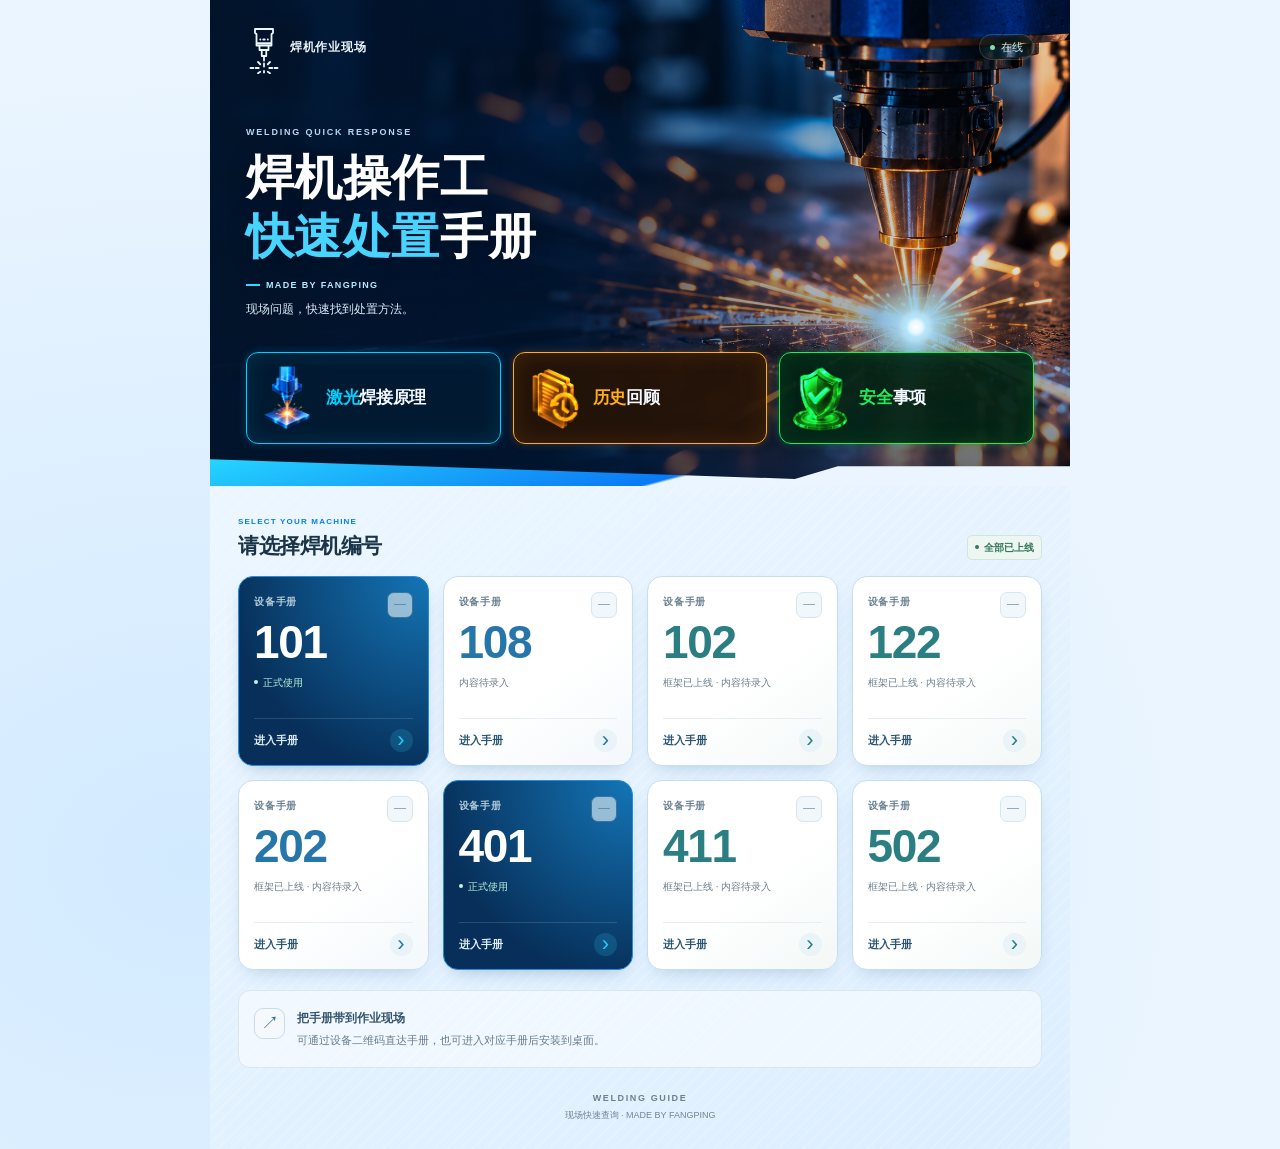
==== commit 6ebd10dd: "Unify active manual cards in deep blue" ====
--- a/index.html
+++ b/index.html
@@ -7,7 +7,7 @@
   <meta name="description" content="八台焊机操作工快速处置手册统一入口">
   <link rel="manifest" href="./manifest.json">
   <link rel="icon" href="./assets/icons/icon.svg" type="image/svg+xml">
-  <link rel="stylesheet" href="./css/style.css?v=14-blue-light">
+  <link rel="stylesheet" href="./css/style.css?v=16-ready-blue">
   <link rel="stylesheet" href="./css/topic-cards.css?v=28-clean">
   <link rel="stylesheet" href="./css/mobile-header.css?v=1">
   <title>焊机操作工快速处置手册</title>
@@ -112,7 +112,7 @@
         </div>
 
         <div id="device-grid" class="device-grid">
-          <a class="device-card device-card--ready" href="https://boxsteerr-pixel.github.io/welding-guide/" aria-label="进入101焊机正式手册">
+          <a class="device-card device-card--ready" data-status="active" href="https://boxsteerr-pixel.github.io/welding-guide/" aria-label="进入101焊机正式手册">
             <span class="device-card__number">101</span>
             <span class="device-card__state">正式使用</span>
             <span class="device-card__action">进入手册 <span aria-hidden="true">›</span></span>
@@ -137,7 +137,7 @@
             <span class="device-card__state">框架已上线 · 内容待录入</span>
             <span class="device-card__action">进入手册 <span aria-hidden="true">›</span></span>
           </a>
-          <a class="device-card device-card--ready" href="https://boxsteerr-pixel.github.io/welding-guide-401/" aria-label="进入401焊机正式手册">
+          <a class="device-card device-card--ready" data-status="active" href="https://boxsteerr-pixel.github.io/welding-guide-401/" aria-label="进入401焊机正式手册">
             <span class="device-card__number">401</span>
             <span class="device-card__state">正式使用</span>
             <span class="device-card__action">进入手册 <span aria-hidden="true">›</span></span>
--- a/css/style.css
+++ b/css/style.css
@@ -258,3 +258,18 @@
   .hero-feature { min-height: 90px; }
   .hero-feature:first-child .feature-copy strong { max-width: 4em; }
 }
+
+/* Released manuals share one status color, independent of card order. */
+.device-card[data-status="active"] {
+  --accent: #d8efff;
+  background: radial-gradient(circle at 100% 0, #1475b6, transparent 75%), #072f59;
+  border-color: #218ee0;
+  box-shadow: 0 8px 20px -10px rgba(13,72,123,.4);
+}
+.device-card[data-status="active"]::before { color: #b4cbd8; }
+.device-card[data-status="active"]::after { border-color: #528095; opacity: .6; background-color: #f1f7fa; }
+.device-card[data-status="active"] .device-card__number { color: #fff; }
+.device-card[data-status="active"] .device-card__state { color: #c3f5dc; }
+.device-card[data-status="active"] .device-card__state::before { content: ""; flex: 0 0 4px; width: 4px; height: 4px; margin: 5px 5px 0 0; border-radius: 50%; background: #c3f5dc; }
+.device-card[data-status="active"] .device-card__action { color: #dcecf6; border-color: rgba(179,211,229,.18); }
+.device-card[data-status="active"] .device-card__action span { color: #20ccff; background: rgba(53,214,255,.16); }
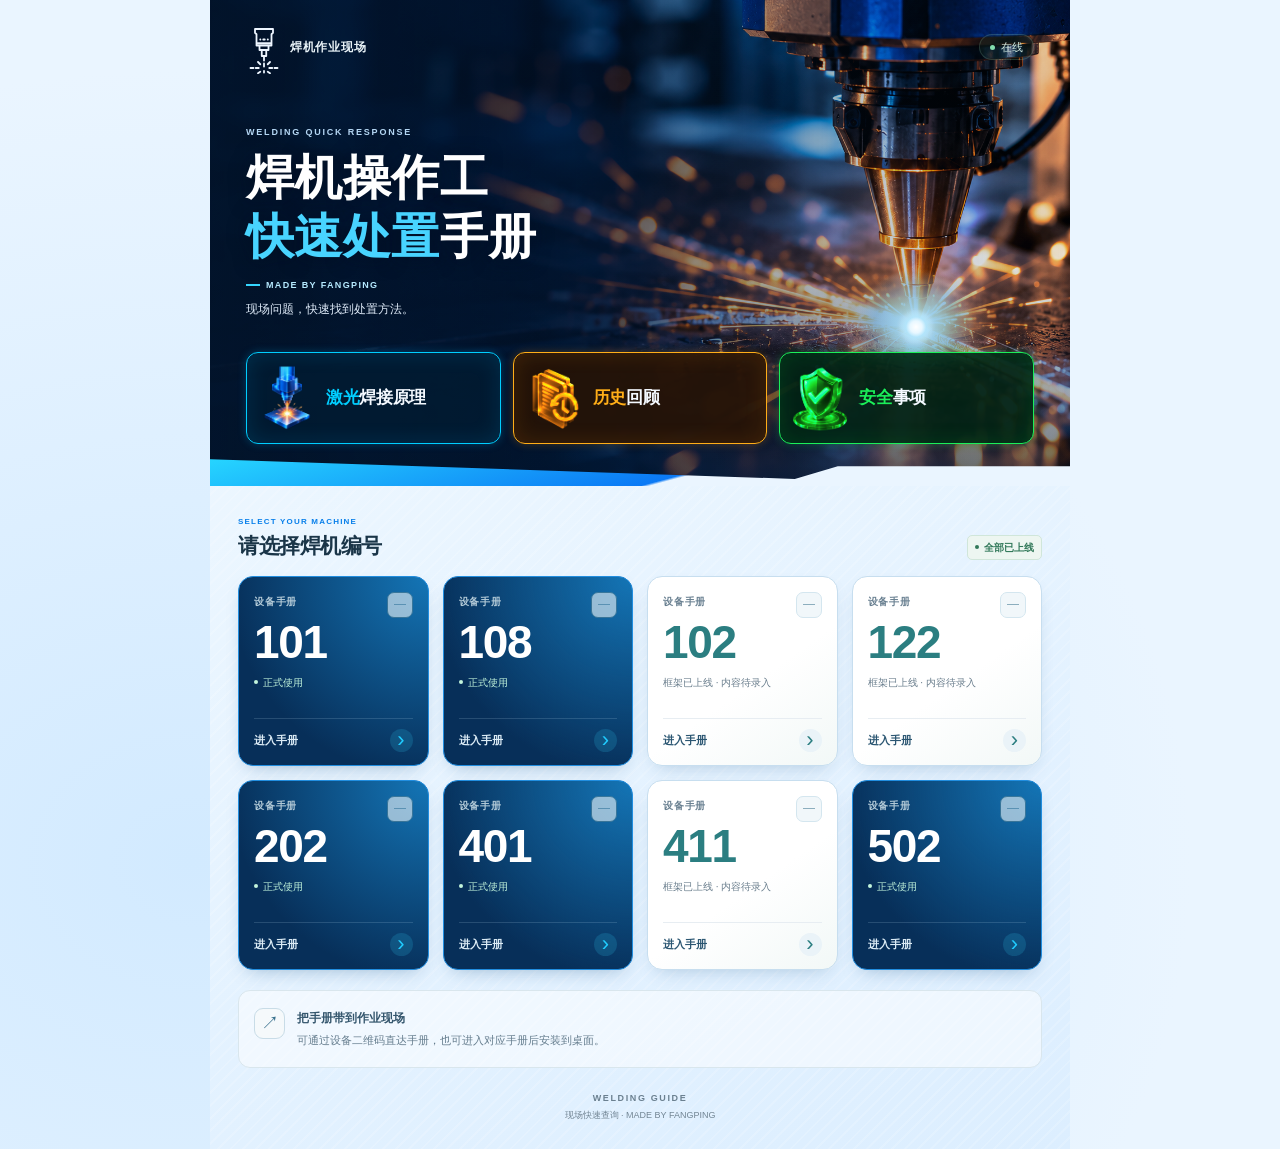
==== commit dc412e7c: "更新已发布焊机手册的主页卡片状态" ====
--- a/index.html
+++ b/index.html
@@ -117,9 +117,9 @@
             <span class="device-card__state">正式使用</span>
             <span class="device-card__action">进入手册 <span aria-hidden="true">›</span></span>
           </a>
-          <a class="device-card device-card--ready" href="https://boxsteerr-pixel.github.io/welding-guide-108/" aria-label="进入108焊机手册">
+          <a class="device-card device-card--ready" data-status="active" href="https://boxsteerr-pixel.github.io/welding-guide-108/" aria-label="进入108焊机正式手册">
             <span class="device-card__number">108</span>
-            <span class="device-card__state">内容待录入</span>
+            <span class="device-card__state">正式使用</span>
             <span class="device-card__action">进入手册 <span aria-hidden="true">›</span></span>
           </a>
           <a class="device-card device-card--ready" href="https://boxsteerr-pixel.github.io/welding-guide-102/" aria-label="进入102焊机手册框架">
@@ -132,9 +132,9 @@
             <span class="device-card__state">框架已上线 · 内容待录入</span>
             <span class="device-card__action">进入手册 <span aria-hidden="true">›</span></span>
           </a>
-          <a class="device-card device-card--ready" href="https://boxsteerr-pixel.github.io/welding-guide-202/" aria-label="进入202焊机手册框架">
+          <a class="device-card device-card--ready" data-status="active" href="https://boxsteerr-pixel.github.io/welding-guide-202/" aria-label="进入202焊机正式手册">
             <span class="device-card__number">202</span>
-            <span class="device-card__state">框架已上线 · 内容待录入</span>
+            <span class="device-card__state">正式使用</span>
             <span class="device-card__action">进入手册 <span aria-hidden="true">›</span></span>
           </a>
           <a class="device-card device-card--ready" data-status="active" href="https://boxsteerr-pixel.github.io/welding-guide-401/" aria-label="进入401焊机正式手册">
@@ -147,9 +147,9 @@
             <span class="device-card__state">框架已上线 · 内容待录入</span>
             <span class="device-card__action">进入手册 <span aria-hidden="true">›</span></span>
           </a>
-          <a class="device-card device-card--ready" href="https://boxsteerr-pixel.github.io/welding-guide-502/" aria-label="进入502焊机手册框架">
+          <a class="device-card device-card--ready" data-status="active" href="https://boxsteerr-pixel.github.io/welding-guide-502/" aria-label="进入502焊机正式手册">
             <span class="device-card__number">502</span>
-            <span class="device-card__state">框架已上线 · 内容待录入</span>
+            <span class="device-card__state">正式使用</span>
             <span class="device-card__action">进入手册 <span aria-hidden="true">›</span></span>
           </a>
         </div>
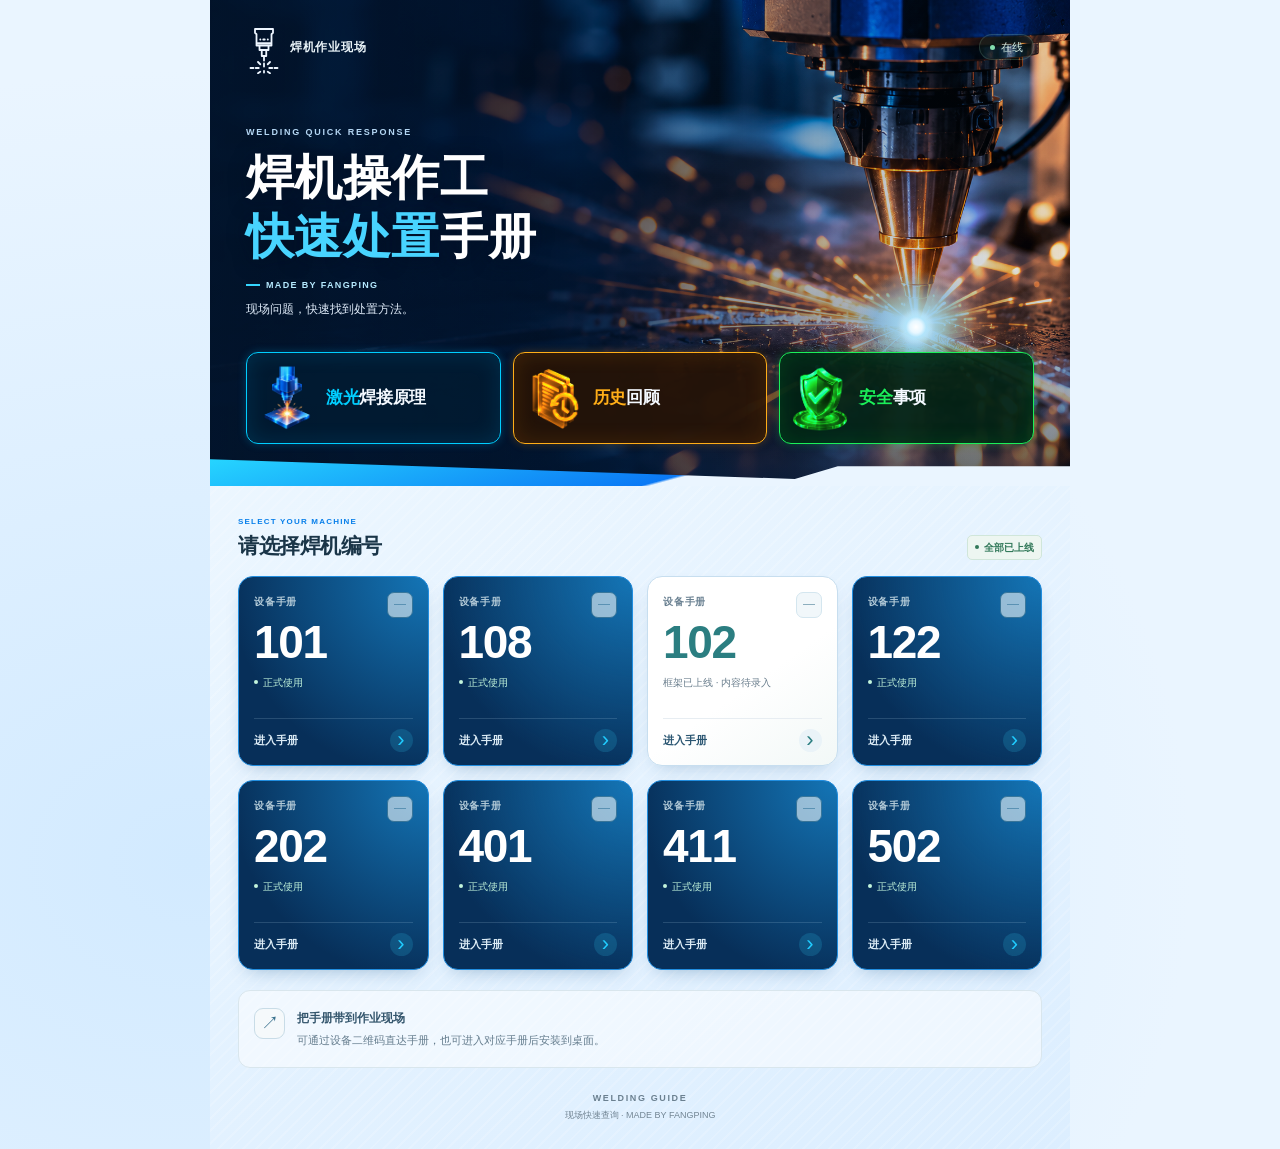
==== commit 6e22544f: "Mark 108 122 and 411 manuals active" ====
--- a/index.html
+++ b/index.html
@@ -127,9 +127,9 @@
             <span class="device-card__state">框架已上线 · 内容待录入</span>
             <span class="device-card__action">进入手册 <span aria-hidden="true">›</span></span>
           </a>
-          <a class="device-card device-card--ready" href="https://boxsteerr-pixel.github.io/welding-guide-122/" aria-label="进入122焊机手册框架">
+          <a class="device-card device-card--ready" data-status="active" href="https://boxsteerr-pixel.github.io/welding-guide-122/" aria-label="进入122焊机正式手册">
             <span class="device-card__number">122</span>
-            <span class="device-card__state">框架已上线 · 内容待录入</span>
+            <span class="device-card__state">正式使用</span>
             <span class="device-card__action">进入手册 <span aria-hidden="true">›</span></span>
           </a>
           <a class="device-card device-card--ready" data-status="active" href="https://boxsteerr-pixel.github.io/welding-guide-202/" aria-label="进入202焊机正式手册">
@@ -142,9 +142,9 @@
             <span class="device-card__state">正式使用</span>
             <span class="device-card__action">进入手册 <span aria-hidden="true">›</span></span>
           </a>
-          <a class="device-card device-card--ready" href="https://boxsteerr-pixel.github.io/welding-guide-411/" aria-label="进入411焊机手册框架">
+          <a class="device-card device-card--ready" data-status="active" href="https://boxsteerr-pixel.github.io/welding-guide-411/" aria-label="进入411焊机正式手册">
             <span class="device-card__number">411</span>
-            <span class="device-card__state">框架已上线 · 内容待录入</span>
+            <span class="device-card__state">正式使用</span>
             <span class="device-card__action">进入手册 <span aria-hidden="true">›</span></span>
           </a>
           <a class="device-card device-card--ready" data-status="active" href="https://boxsteerr-pixel.github.io/welding-guide-502/" aria-label="进入502焊机正式手册">
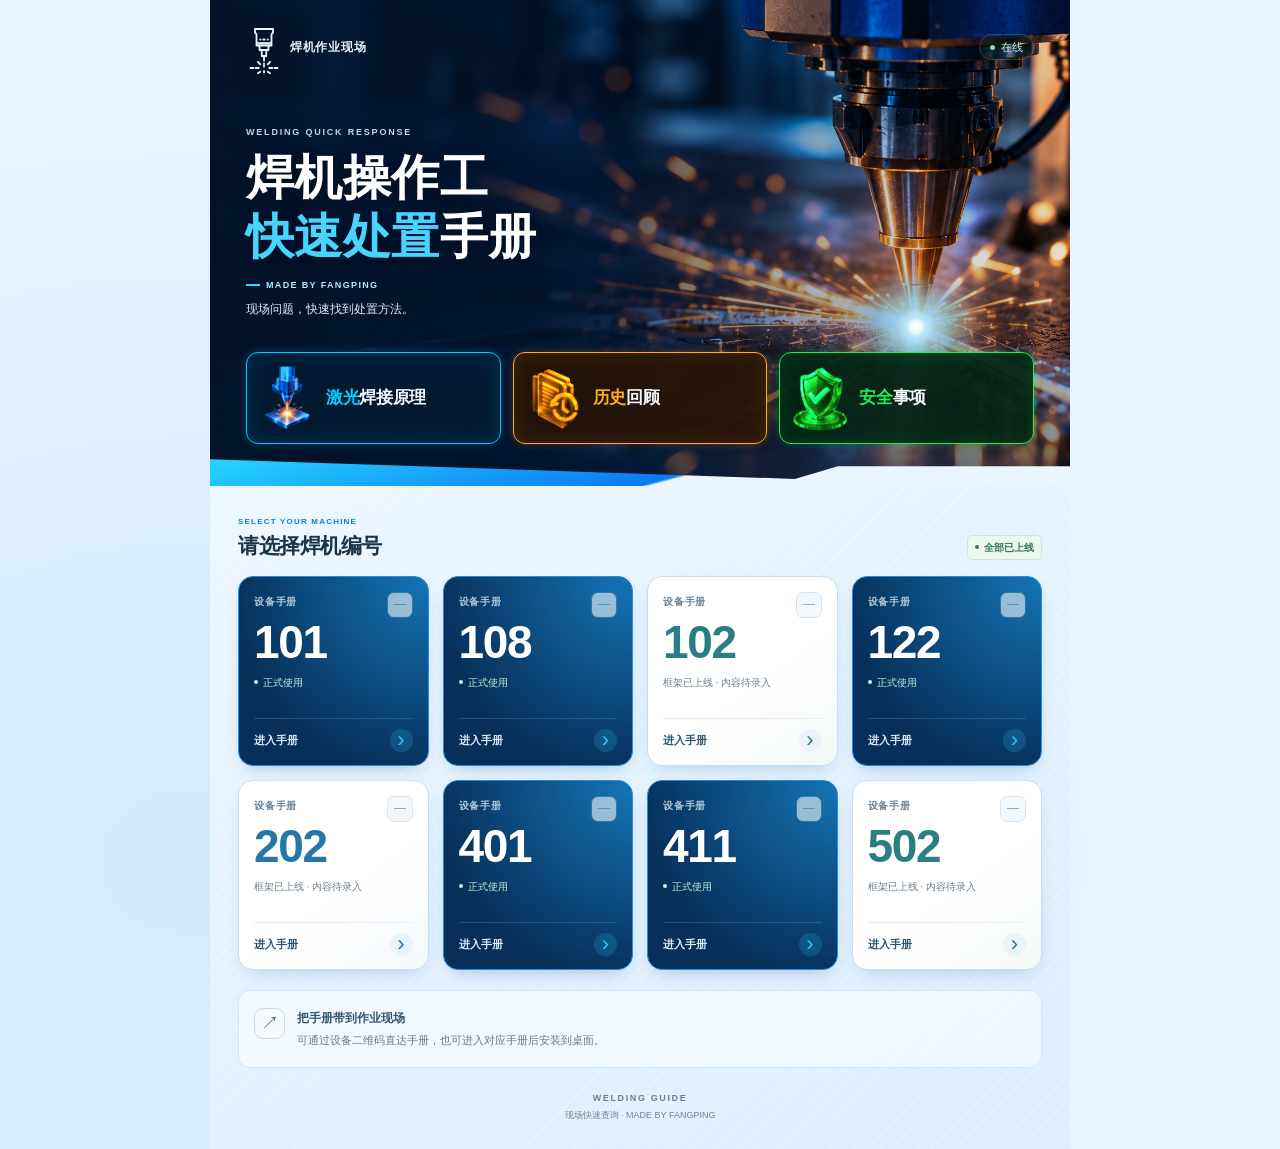
==== commit 753037eb: "Mark 108 122 and 411 manuals active" ====
--- a/index.html
+++ b/index.html
@@ -132,9 +132,9 @@
             <span class="device-card__state">正式使用</span>
             <span class="device-card__action">进入手册 <span aria-hidden="true">›</span></span>
           </a>
-          <a class="device-card device-card--ready" data-status="active" href="https://boxsteerr-pixel.github.io/welding-guide-202/" aria-label="进入202焊机正式手册">
+          <a class="device-card device-card--ready" href="https://boxsteerr-pixel.github.io/welding-guide-202/" aria-label="进入202焊机手册框架">
             <span class="device-card__number">202</span>
-            <span class="device-card__state">正式使用</span>
+            <span class="device-card__state">框架已上线 · 内容待录入</span>
             <span class="device-card__action">进入手册 <span aria-hidden="true">›</span></span>
           </a>
           <a class="device-card device-card--ready" data-status="active" href="https://boxsteerr-pixel.github.io/welding-guide-401/" aria-label="进入401焊机正式手册">
@@ -147,9 +147,9 @@
             <span class="device-card__state">正式使用</span>
             <span class="device-card__action">进入手册 <span aria-hidden="true">›</span></span>
           </a>
-          <a class="device-card device-card--ready" data-status="active" href="https://boxsteerr-pixel.github.io/welding-guide-502/" aria-label="进入502焊机正式手册">
+          <a class="device-card device-card--ready" href="https://boxsteerr-pixel.github.io/welding-guide-502/" aria-label="进入502焊机手册框架">
             <span class="device-card__number">502</span>
-            <span class="device-card__state">正式使用</span>
+            <span class="device-card__state">框架已上线 · 内容待录入</span>
             <span class="device-card__action">进入手册 <span aria-hidden="true">›</span></span>
           </a>
         </div>
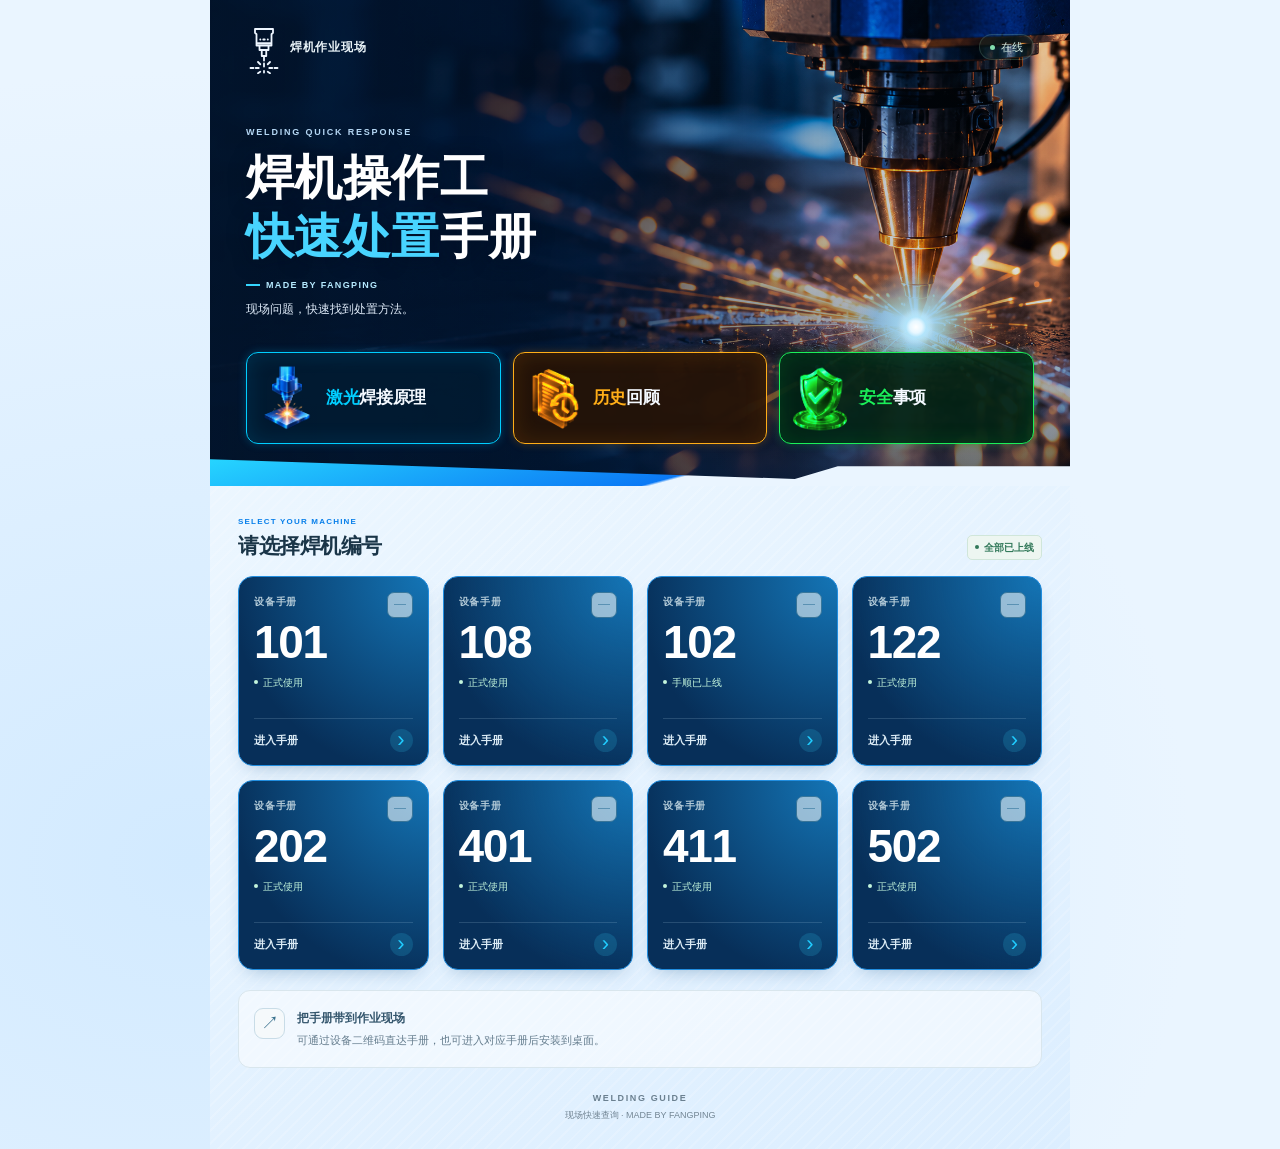
==== commit af8fe017: "Publish reconciled manual update" ====
--- a/index.html
+++ b/index.html
@@ -122,9 +122,9 @@
             <span class="device-card__state">正式使用</span>
             <span class="device-card__action">进入手册 <span aria-hidden="true">›</span></span>
           </a>
-          <a class="device-card device-card--ready" href="https://boxsteerr-pixel.github.io/welding-guide-102/" aria-label="进入102焊机手册框架">
+          <a class="device-card device-card--ready" data-status="active" href="https://boxsteerr-pixel.github.io/welding-guide-102/" aria-label="进入102焊机手册">
             <span class="device-card__number">102</span>
-            <span class="device-card__state">框架已上线 · 内容待录入</span>
+            <span class="device-card__state">手顺已上线</span>
             <span class="device-card__action">进入手册 <span aria-hidden="true">›</span></span>
           </a>
           <a class="device-card device-card--ready" data-status="active" href="https://boxsteerr-pixel.github.io/welding-guide-122/" aria-label="进入122焊机正式手册">
@@ -132,9 +132,9 @@
             <span class="device-card__state">正式使用</span>
             <span class="device-card__action">进入手册 <span aria-hidden="true">›</span></span>
           </a>
-          <a class="device-card device-card--ready" href="https://boxsteerr-pixel.github.io/welding-guide-202/" aria-label="进入202焊机手册框架">
+          <a class="device-card device-card--ready" data-status="active" href="https://boxsteerr-pixel.github.io/welding-guide-202/" aria-label="进入202焊机正式手册">
             <span class="device-card__number">202</span>
-            <span class="device-card__state">框架已上线 · 内容待录入</span>
+            <span class="device-card__state">正式使用</span>
             <span class="device-card__action">进入手册 <span aria-hidden="true">›</span></span>
           </a>
           <a class="device-card device-card--ready" data-status="active" href="https://boxsteerr-pixel.github.io/welding-guide-401/" aria-label="进入401焊机正式手册">
@@ -147,9 +147,9 @@
             <span class="device-card__state">正式使用</span>
             <span class="device-card__action">进入手册 <span aria-hidden="true">›</span></span>
           </a>
-          <a class="device-card device-card--ready" href="https://boxsteerr-pixel.github.io/welding-guide-502/" aria-label="进入502焊机手册框架">
+          <a class="device-card device-card--ready" data-status="active" href="https://boxsteerr-pixel.github.io/welding-guide-502/" aria-label="进入502焊机正式手册">
             <span class="device-card__number">502</span>
-            <span class="device-card__state">框架已上线 · 内容待录入</span>
+            <span class="device-card__state">正式使用</span>
             <span class="device-card__action">进入手册 <span aria-hidden="true">›</span></span>
           </a>
         </div>
